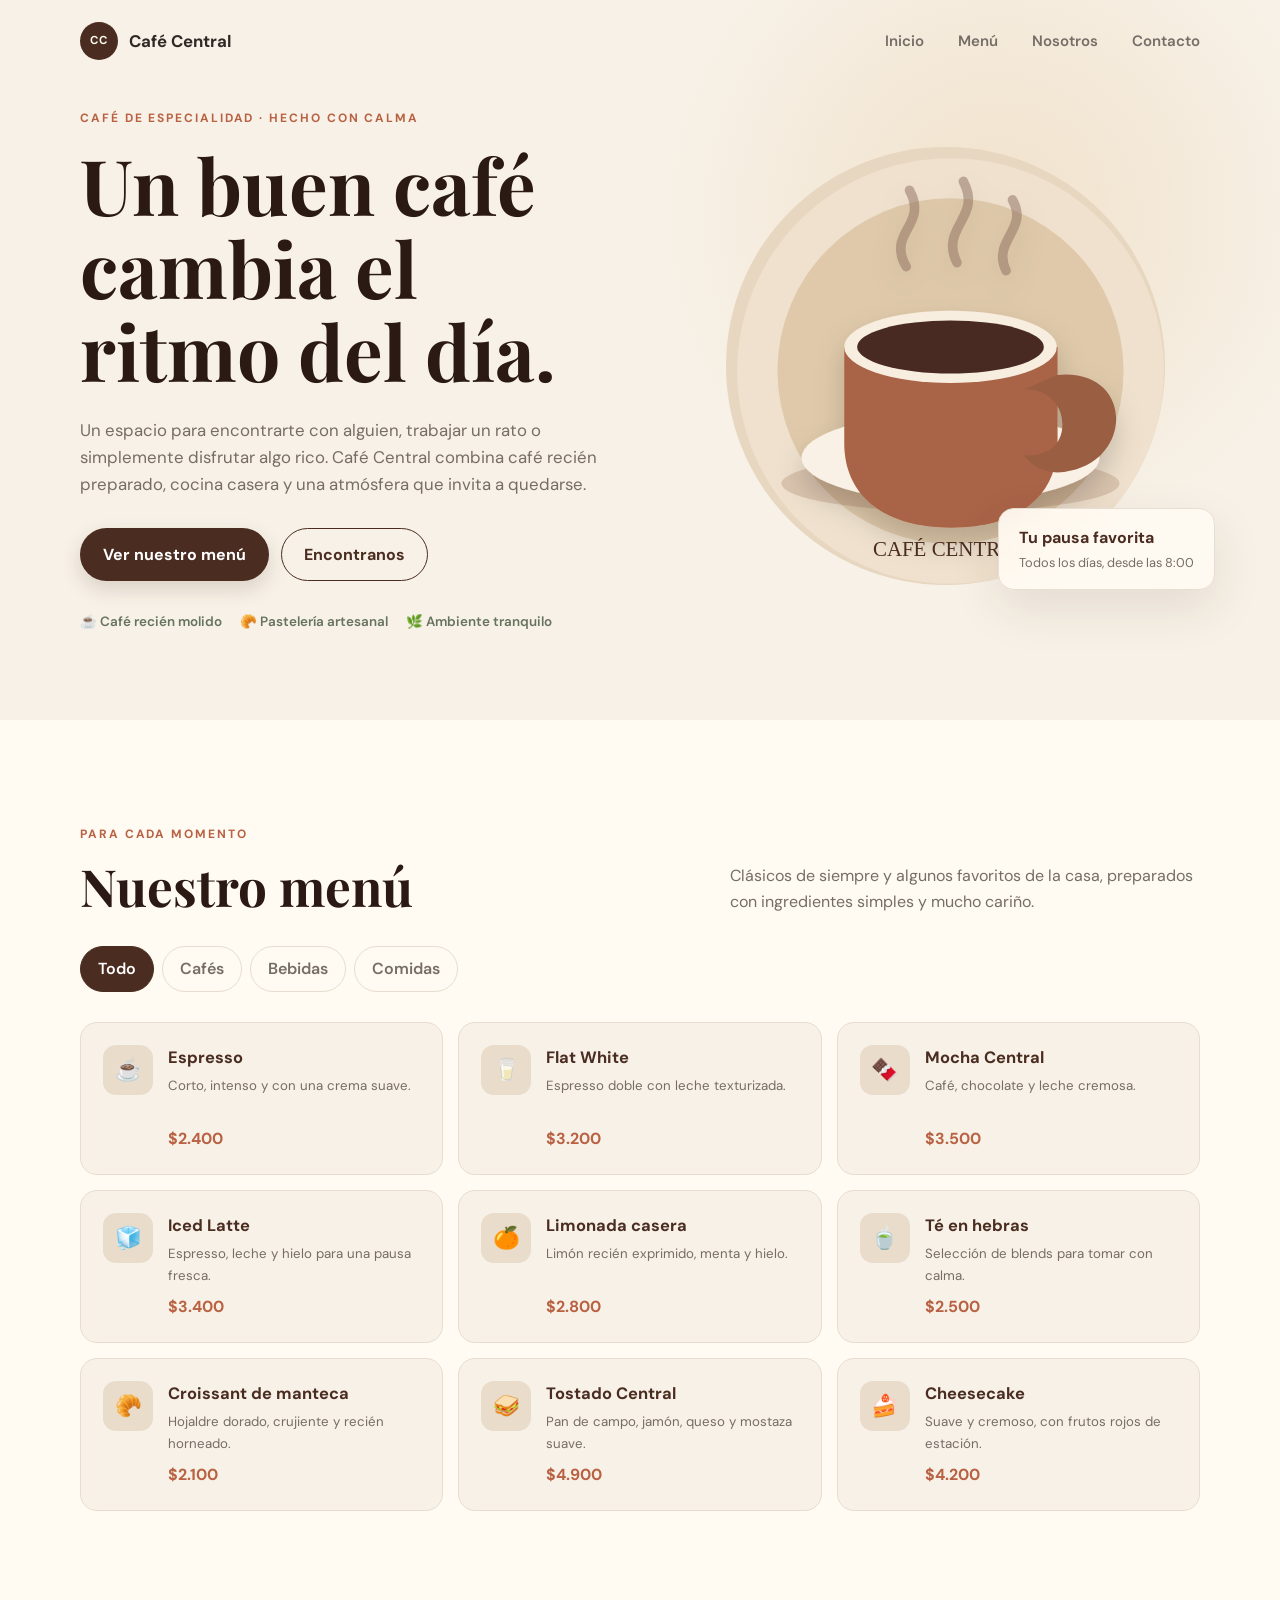
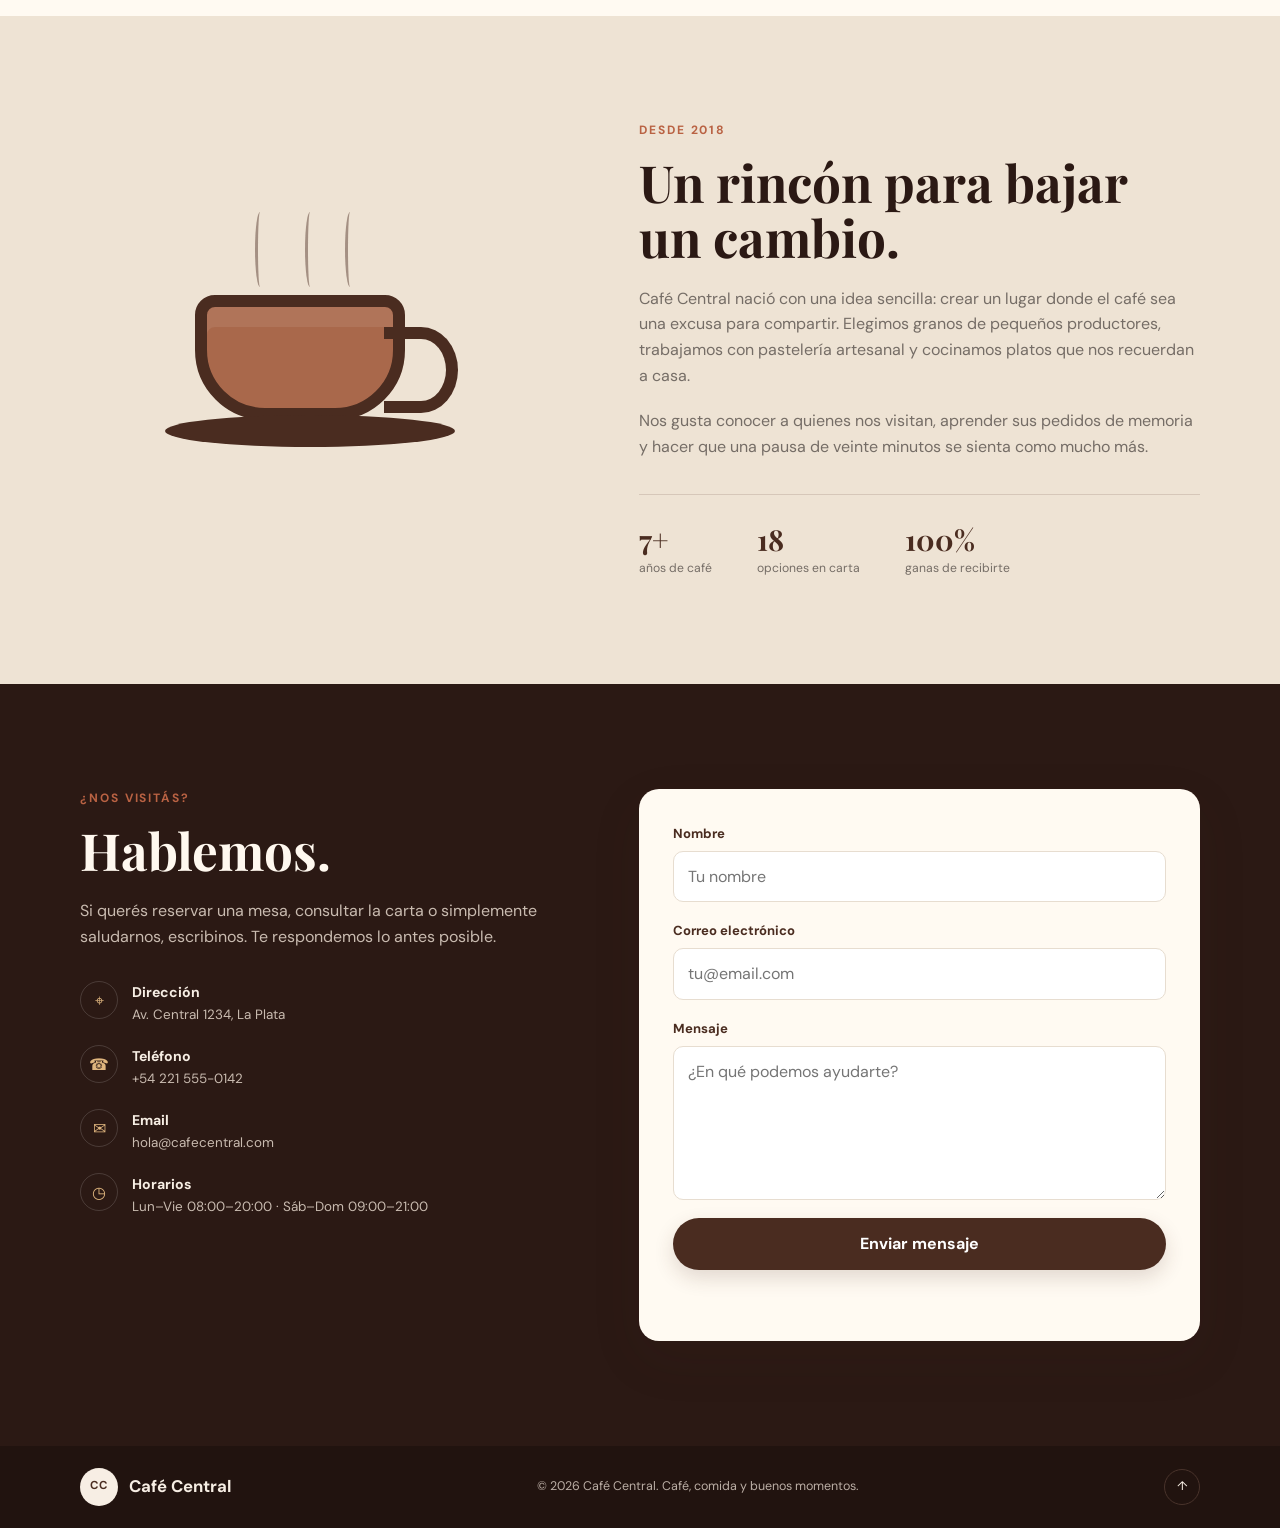
==== ChatGPT/index.html @ 01dad3ae "Add contenido generado por IA" ====
<!DOCTYPE html>
<html lang="es">
<head>
  <meta charset="UTF-8">
  <meta name="viewport" content="width=device-width, initial-scale=1.0">
  <meta name="description" content="Café Central: café de especialidad, pastelería y comidas caseras en un ambiente cálido.">
  <title>Café Central | Café, sabores y buenos momentos</title>
  <link rel="stylesheet" href="css/styles.css">
</head>
<body>
  <header class="site-header" id="inicio">
    <nav class="navbar container" aria-label="Navegación principal">
      <a class="brand" href="#inicio" aria-label="Café Central - inicio">
        <span class="brand-mark">CC</span>
        <span>Café Central</span>
      </a>
      <button class="nav-toggle" type="button" aria-expanded="false" aria-controls="nav-menu" aria-label="Abrir menú">
        <span></span><span></span><span></span>
      </button>
      <ul class="nav-menu" id="nav-menu">
        <li><a href="#inicio">Inicio</a></li>
        <li><a href="#menu">Menú</a></li>
        <li><a href="#nosotros">Nosotros</a></li>
        <li><a href="#contacto">Contacto</a></li>
      </ul>
    </nav>

    <section class="hero container" aria-labelledby="hero-title">
      <div class="hero-copy">
        <p class="eyebrow">CAFÉ DE ESPECIALIDAD · HECHO CON CALMA</p>
        <h1 id="hero-title">Un buen café cambia el ritmo del día.</h1>
        <p class="hero-text">Un espacio para encontrarte con alguien, trabajar un rato o simplemente disfrutar algo rico. Café Central combina café recién preparado, cocina casera y una atmósfera que invita a quedarse.</p>
        <div class="hero-actions">
          <a class="button button-primary" href="#menu">Ver nuestro menú</a>
          <a class="button button-ghost" href="#contacto">Encontranos</a>
        </div>
        <div class="hero-details">
          <span>☕ Café recién molido</span>
          <span>🥐 Pastelería artesanal</span>
          <span>🌿 Ambiente tranquilo</span>
        </div>
      </div>
      <div class="hero-visual">
        <div class="hero-image-wrap">
          <img src="assets/cafe.svg" alt="Ilustración de una taza de café sobre una mesa">
          <div class="floating-card">
            <strong>Tu pausa favorita</strong>
            <span>Todos los días, desde las 8:00</span>
          </div>
        </div>
      </div>
    </section>
  </header>

  <main>
    <section class="section menu-section" id="menu" aria-labelledby="menu-title">
      <div class="container">
        <div class="section-heading">
          <div>
            <p class="eyebrow">PARA CADA MOMENTO</p>
            <h2 id="menu-title">Nuestro menú</h2>
          </div>
          <p>Clásicos de siempre y algunos favoritos de la casa, preparados con ingredientes simples y mucho cariño.</p>
        </div>

        <div class="menu-filters" role="group" aria-label="Filtrar menú">
          <button class="filter-button active" data-filter="todos">Todo</button>
          <button class="filter-button" data-filter="cafes">Cafés</button>
          <button class="filter-button" data-filter="bebidas">Bebidas</button>
          <button class="filter-button" data-filter="comidas">Comidas</button>
        </div>

        <div class="menu-grid">
          <article class="menu-card" data-category="cafes">
            <div class="menu-icon">☕</div>
            <div><h3>Espresso</h3><p>Corto, intenso y con una crema suave.</p><strong>$2.400</strong></div>
          </article>
          <article class="menu-card" data-category="cafes">
            <div class="menu-icon">🥛</div>
            <div><h3>Flat White</h3><p>Espresso doble con leche texturizada.</p><strong>$3.200</strong></div>
          </article>
          <article class="menu-card" data-category="cafes">
            <div class="menu-icon">🍫</div>
            <div><h3>Mocha Central</h3><p>Café, chocolate y leche cremosa.</p><strong>$3.500</strong></div>
          </article>
          <article class="menu-card" data-category="bebidas">
            <div class="menu-icon">🧊</div>
            <div><h3>Iced Latte</h3><p>Espresso, leche y hielo para una pausa fresca.</p><strong>$3.400</strong></div>
          </article>
          <article class="menu-card" data-category="bebidas">
            <div class="menu-icon">🍊</div>
            <div><h3>Limonada casera</h3><p>Limón recién exprimido, menta y hielo.</p><strong>$2.800</strong></div>
          </article>
          <article class="menu-card" data-category="bebidas">
            <div class="menu-icon">🍵</div>
            <div><h3>Té en hebras</h3><p>Selección de blends para tomar con calma.</p><strong>$2.500</strong></div>
          </article>
          <article class="menu-card" data-category="comidas">
            <div class="menu-icon">🥐</div>
            <div><h3>Croissant de manteca</h3><p>Hojaldre dorado, crujiente y recién horneado.</p><strong>$2.100</strong></div>
          </article>
          <article class="menu-card" data-category="comidas">
            <div class="menu-icon">🥪</div>
            <div><h3>Tostado Central</h3><p>Pan de campo, jamón, queso y mostaza suave.</p><strong>$4.900</strong></div>
          </article>
          <article class="menu-card" data-category="comidas">
            <div class="menu-icon">🍰</div>
            <div><h3>Cheesecake</h3><p>Suave y cremoso, con frutos rojos de estación.</p><strong>$4.200</strong></div>
          </article>
        </div>
      </div>
    </section>

    <section class="section about-section" id="nosotros" aria-labelledby="about-title">
      <div class="container about-grid">
        <div class="about-visual">
          <div class="coffee-art" aria-hidden="true">
            <span class="steam steam-1"></span><span class="steam steam-2"></span><span class="steam steam-3"></span>
            <div class="cup"></div><div class="saucer"></div>
          </div>
        </div>
        <div class="about-copy">
          <p class="eyebrow">DESDE 2018</p>
          <h2 id="about-title">Un rincón para bajar un cambio.</h2>
          <p>Café Central nació con una idea sencilla: crear un lugar donde el café sea una excusa para compartir. Elegimos granos de pequeños productores, trabajamos con pastelería artesanal y cocinamos platos que nos recuerdan a casa.</p>
          <p>Nos gusta conocer a quienes nos visitan, aprender sus pedidos de memoria y hacer que una pausa de veinte minutos se sienta como mucho más.</p>
          <div class="about-stats">
            <div><strong>7+</strong><span>años de café</span></div>
            <div><strong>18</strong><span>opciones en carta</span></div>
            <div><strong>100%</strong><span>ganas de recibirte</span></div>
          </div>
        </div>
      </div>
    </section>

    <section class="section contact-section" id="contacto" aria-labelledby="contact-title">
      <div class="container contact-grid">
        <div class="contact-info">
          <p class="eyebrow">¿NOS VISITÁS?</p>
          <h2 id="contact-title">Hablemos.</h2>
          <p>Si querés reservar una mesa, consultar la carta o simplemente saludarnos, escribinos. Te respondemos lo antes posible.</p>
          <div class="contact-list">
            <div><span class="contact-symbol">⌖</span><div><strong>Dirección</strong><span>Av. Central 1234, La Plata</span></div></div>
            <div><span class="contact-symbol">☎</span><div><strong>Teléfono</strong><span>+54 221 555-0142</span></div></div>
            <div><span class="contact-symbol">✉</span><div><strong>Email</strong><span>hola@cafecentral.com</span></div></div>
            <div><span class="contact-symbol">◷</span><div><strong>Horarios</strong><span>Lun–Vie 08:00–20:00 · Sáb–Dom 09:00–21:00</span></div></div>
          </div>
        </div>

        <form class="contact-form" id="contact-form" novalidate>
          <div class="form-row">
            <label for="nombre">Nombre</label>
            <input id="nombre" name="nombre" type="text" placeholder="Tu nombre" required>
          </div>
          <div class="form-row">
            <label for="email">Correo electrónico</label>
            <input id="email" name="email" type="email" placeholder="tu@email.com" required>
          </div>
          <div class="form-row">
            <label for="mensaje">Mensaje</label>
            <textarea id="mensaje" name="mensaje" rows="5" placeholder="¿En qué podemos ayudarte?" required></textarea>
          </div>
          <button class="button button-primary submit-button" type="submit">Enviar mensaje</button>
          <p class="form-status" id="form-status" role="status" aria-live="polite"></p>
        </form>
      </div>
    </section>
  </main>

  <footer class="site-footer">
    <div class="container footer-content">
      <a class="brand footer-brand" href="#inicio"><span class="brand-mark">CC</span><span>Café Central</span></a>
      <p>© 2026 Café Central. Café, comida y buenos momentos.</p>
      <a href="#inicio" class="back-top" aria-label="Volver al inicio">↑</a>
    </div>
  </footer>

  <script src="js/script.js"></script>
</body>
</html>
---- ChatGPT/css/styles.css ----
@import url('https://fonts.googleapis.com/css2?family=DM+Sans:wght@400;500;600;700&family=Playfair+Display:wght@600;700&display=swap');

:root {
  --cream: #f7f1e7;
  --paper: #fffaf2;
  --coffee: #4a2c20;
  --coffee-dark: #2b1914;
  --terracotta: #b96243;
  --gold: #d7a35b;
  --sage: #66735e;
  --ink: #2e2925;
  --muted: #756d66;
  --border: #e7ddd0;
  --shadow: 0 18px 50px rgba(65, 39, 28, .10);
}

* { box-sizing: border-box; margin: 0; padding: 0; }
html { scroll-behavior: smooth; scroll-padding-top: 80px; }
body {
  font-family: "DM Sans", sans-serif;
  color: var(--ink);
  background: var(--cream);
  line-height: 1.6;
}
img { display: block; max-width: 100%; }
a { color: inherit; text-decoration: none; }
button, input, textarea { font: inherit; }
button { cursor: pointer; }
.container { width: min(1120px, calc(100% - 40px)); margin: 0 auto; }

.site-header {
  min-height: 720px;
  background: radial-gradient(circle at 78% 30%, rgba(215,163,91,.20), transparent 30%), var(--cream);
  overflow: hidden;
}
.navbar {
  height: 82px;
  display: flex;
  align-items: center;
  justify-content: space-between;
}
.brand { display: flex; align-items: center; gap: 11px; font-weight: 700; font-size: 1.05rem; }
.brand-mark {
  width: 38px; height: 38px; border-radius: 50%;
  display: grid; place-items: center; color: var(--paper);
  background: var(--coffee); font-size: .72rem; letter-spacing: .08em;
}
.nav-menu { list-style: none; display: flex; align-items: center; gap: 34px; }
.nav-menu a { color: var(--muted); font-size: .94rem; font-weight: 600; transition: color .2s; }
.nav-menu a:hover { color: var(--coffee); }
.nav-toggle { display: none; border: 0; background: transparent; }
.nav-toggle span { display: block; width: 25px; height: 2px; background: var(--coffee); margin: 5px; }

.hero { min-height: 638px; display: grid; grid-template-columns: 1.05fr .95fr; align-items: center; gap: 70px; padding-bottom: 60px; }
.eyebrow { color: var(--terracotta); font-size: .75rem; font-weight: 700; letter-spacing: .16em; margin-bottom: 15px; }
h1, h2 { font-family: "Playfair Display", Georgia, serif; color: var(--coffee-dark); line-height: 1.08; }
h1 { font-size: clamp(3.2rem, 6vw, 5.4rem); max-width: 650px; }
h2 { font-size: clamp(2.3rem, 4vw, 3.6rem); }
.hero-text { max-width: 590px; color: var(--muted); font-size: 1.05rem; margin: 25px 0 30px; }
.hero-actions { display: flex; gap: 12px; flex-wrap: wrap; }
.button { border-radius: 999px; border: 1px solid transparent; padding: 13px 22px; font-weight: 700; transition: transform .2s, box-shadow .2s, background .2s; display: inline-block; }
.button:hover { transform: translateY(-2px); }
.button-primary { background: var(--coffee); color: white; box-shadow: 0 8px 20px rgba(74,44,32,.16); }
.button-primary:hover { background: var(--coffee-dark); }
.button-ghost { border-color: var(--coffee); color: var(--coffee); }
.hero-details { display: flex; gap: 18px; flex-wrap: wrap; margin-top: 30px; color: var(--sage); font-size: .84rem; font-weight: 600; }
.hero-visual { position: relative; }
.hero-image-wrap { position: relative; width: min(500px, 100%); margin-left: auto; }
.hero-image-wrap::before {
  content: ""; position: absolute; width: 88%; aspect-ratio: 1;
  border-radius: 50%; background: #e8d7c0; top: 5%; left: 5%; z-index: 0;
}
.hero-image-wrap img { position: relative; z-index: 1; width: 100%; }
.floating-card {
  position: absolute; z-index: 2; right: -15px; bottom: 30px;
  background: rgba(255,250,242,.94); backdrop-filter: blur(8px);
  border: 1px solid var(--border); box-shadow: var(--shadow);
  padding: 16px 20px; border-radius: 16px; display: grid; gap: 2px;
}
.floating-card strong { color: var(--coffee); }
.floating-card span { color: var(--muted); font-size: .8rem; }

.section { padding: 105px 0; }
.menu-section { background: var(--paper); }
.section-heading { display: flex; justify-content: space-between; align-items: end; gap: 50px; margin-bottom: 32px; }
.section-heading > p { max-width: 470px; color: var(--muted); }
.menu-filters { display: flex; gap: 8px; margin-bottom: 30px; flex-wrap: wrap; }
.filter-button {
  border: 1px solid var(--border); background: transparent; color: var(--muted);
  padding: 9px 17px; border-radius: 999px; font-weight: 600; transition: .2s;
}
.filter-button:hover, .filter-button.active { background: var(--coffee); color: white; border-color: var(--coffee); }
.menu-grid { display: grid; grid-template-columns: repeat(3, 1fr); gap: 15px; }
.menu-card {
  display: grid; grid-template-columns: 50px 1fr; gap: 15px;
  padding: 22px; background: var(--cream); border: 1px solid var(--border);
  border-radius: 17px; transition: transform .2s, box-shadow .2s;
}
.menu-card:hover { transform: translateY(-4px); box-shadow: var(--shadow); }
.menu-card.hidden { display: none; }
.menu-icon { width: 50px; height: 50px; display: grid; place-items: center; border-radius: 13px; background: #eadcca; font-size: 1.35rem; }
.menu-card h3 { color: var(--coffee); font-size: 1.03rem; margin-bottom: 4px; }
.menu-card p { color: var(--muted); font-size: .83rem; min-height: 44px; }
.menu-card strong { color: var(--terracotta); display: block; margin-top: 7px; }

.about-section { background: #eee3d4; }
.about-grid { display: grid; grid-template-columns: .9fr 1.1fr; gap: 100px; align-items: center; }
.about-visual { min-height: 430px; display: grid; place-items: center; position: relative; }
.coffee-art { width: 320px; height: 300px; position: relative; }
.cup {
  width: 210px; height: 125px; border: 12px solid var(--coffee);
  border-radius: 20px 20px 70px 70px; background: #a9684b;
  position: absolute; left: 45px; top: 95px; box-shadow: inset 0 20px 0 rgba(255,255,255,.08);
}
.cup::after { content: ""; width: 62px; height: 62px; border: 12px solid var(--coffee); border-left: 0; border-radius: 0 50% 50% 0; position: absolute; right: -65px; top: 20px; }
.saucer { position: absolute; width: 290px; height: 32px; background: var(--coffee); border-radius: 50%; left: 15px; top: 215px; }
.steam { position: absolute; width: 10px; height: 75px; border-left: 3px solid rgba(74,44,32,.45); border-radius: 50%; top: 12px; animation: steam 3s ease-in-out infinite; }
.steam-1 { left: 105px; }.steam-2 { left: 155px; animation-delay: .8s; }.steam-3 { left: 195px; animation-delay: 1.5s; }
@keyframes steam { 50% { transform: translateY(-12px); opacity: .3; } }
.about-copy > p:not(.eyebrow) { color: var(--muted); margin-top: 20px; max-width: 620px; }
.about-stats { display: flex; gap: 45px; margin-top: 35px; padding-top: 25px; border-top: 1px solid rgba(74,44,32,.15); }
.about-stats div { display: grid; gap: 1px; }
.about-stats strong { font: 700 1.8rem "Playfair Display", serif; color: var(--coffee); }
.about-stats span { font-size: .76rem; color: var(--muted); }

.contact-section { background: var(--coffee-dark); color: #f7eee4; }
.contact-grid { display: grid; grid-template-columns: .9fr 1.1fr; gap: 100px; }
.contact-section h2 { color: #fff8ef; }
.contact-info > p:not(.eyebrow) { color: #c9bbb0; max-width: 520px; margin: 20px 0 32px; }
.contact-list { display: grid; gap: 20px; }
.contact-list > div { display: flex; align-items: flex-start; gap: 14px; }
.contact-symbol { width: 38px; height: 38px; border: 1px solid rgba(255,255,255,.15); border-radius: 50%; display: grid; place-items: center; color: #dfb57e; }
.contact-list div div { display: grid; }
.contact-list strong { font-size: .88rem; }
.contact-list span:not(.contact-symbol) { color: #c9bbb0; font-size: .84rem; }
.contact-form { background: var(--paper); color: var(--ink); padding: 34px; border-radius: 20px; box-shadow: var(--shadow); }
.form-row { display: grid; gap: 7px; margin-bottom: 18px; }
.form-row label { font-size: .82rem; font-weight: 700; color: var(--coffee); }
.form-row input, .form-row textarea {
  width: 100%; border: 1px solid var(--border); background: #fff;
  border-radius: 10px; padding: 12px 14px; outline: none; resize: vertical;
}
.form-row input:focus, .form-row textarea:focus { border-color: var(--terracotta); box-shadow: 0 0 0 3px rgba(185,98,67,.10); }
.submit-button { width: 100%; border: 0; }
.form-status { min-height: 24px; margin-top: 13px; font-size: .83rem; font-weight: 600; }
.form-status.success { color: var(--sage); }
.form-status.error { color: #a33e31; }

.site-footer { background: #21130f; color: #bbaea5; padding: 22px 0; }
.footer-content { display: flex; align-items: center; justify-content: space-between; gap: 20px; font-size: .78rem; }
.footer-brand { color: #f7eee4; }
.footer-brand .brand-mark { background: #f7eee4; color: var(--coffee); }
.back-top { width: 36px; height: 36px; border: 1px solid #49332b; border-radius: 50%; display: grid; place-items: center; color: #f7eee4; }

@media (max-width: 900px) {
  .hero { grid-template-columns: 1fr; gap: 25px; padding-top: 40px; }
  .hero-visual { max-width: 520px; width: 100%; margin: auto; }
  .hero-image-wrap { margin: auto; }
  .site-header { min-height: auto; }
  .section-heading, .contact-grid, .about-grid { grid-template-columns: 1fr; display: grid; gap: 40px; }
  .menu-grid { grid-template-columns: repeat(2, 1fr); }
  .about-grid, .contact-grid { gap: 55px; }
  .about-visual { min-height: 300px; }
}
@media (max-width: 680px) {
  .container { width: min(100% - 28px, 1120px); }
  .navbar { height: 70px; }
  .nav-toggle { display: block; z-index: 11; }
  .nav-menu {
    position: fixed; inset: 0; z-index: 10; background: var(--paper);
    display: grid; place-content: center; gap: 25px; text-align: center;
    transform: translateX(100%); transition: transform .25s;
  }
  .nav-menu.open { transform: translateX(0); }
  .nav-menu a { font-size: 1.15rem; }
  .hero { padding: 35px 0 55px; }
  h1 { font-size: clamp(2.7rem, 14vw, 4rem); }
  .hero-text { font-size: .96rem; }
  .hero-details { display: grid; gap: 8px; }
  .floating-card { right: 0; bottom: 10px; padding: 12px 14px; }
  .section { padding: 75px 0; }
  .menu-grid { grid-template-columns: 1fr; }
  .section-heading { gap: 15px; }
  .about-stats { gap: 20px; justify-content: space-between; }
  .about-stats strong { font-size: 1.45rem; }
  .contact-grid { gap: 35px; }
  .contact-form { padding: 22px; }
  .footer-content { flex-wrap: wrap; justify-content: center; text-align: center; }
}
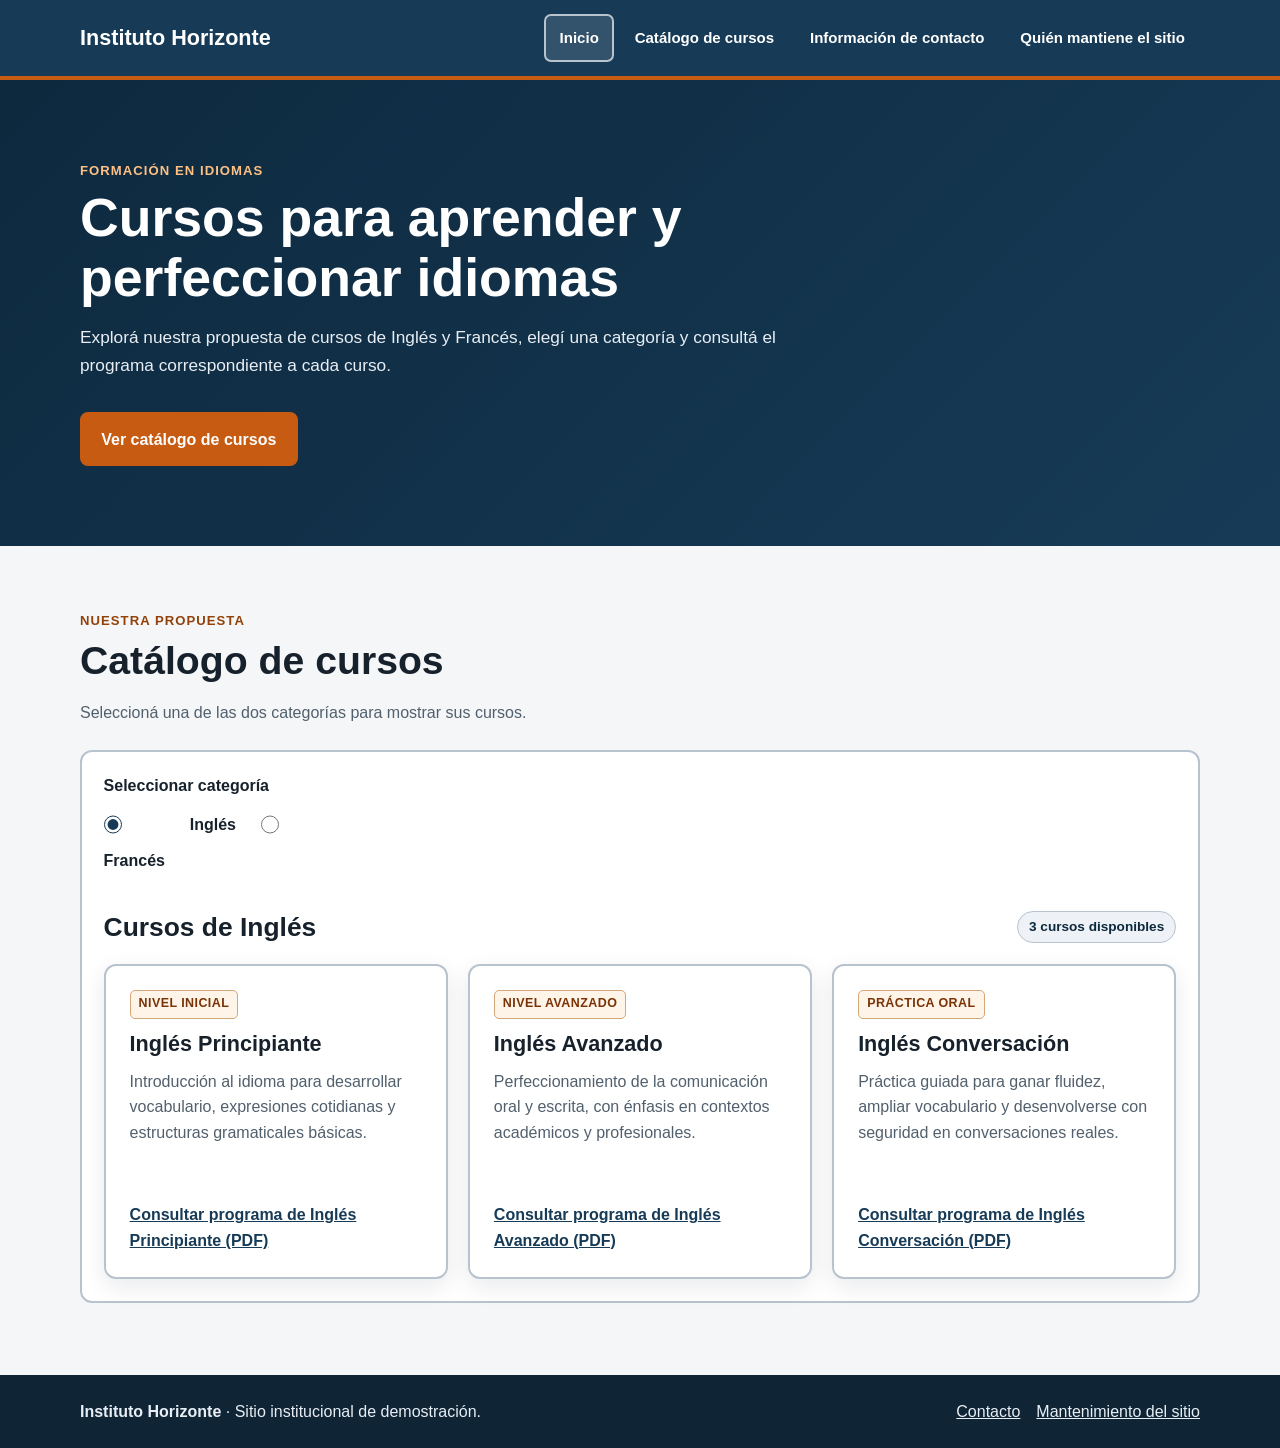
==== commit d709a62e: "Add paginas generadas por IA" ====
--- a/ChatGPT/index.html
+++ b/ChatGPT/index.html
@@ -1,180 +1,131 @@
 <!DOCTYPE html>
 <html lang="es">
 <head>
-  <meta charset="UTF-8">
-  <meta name="viewport" content="width=device-width, initial-scale=1.0">
-  <meta name="description" content="Café Central: café de especialidad, pastelería y comidas caseras en un ambiente cálido.">
-  <title>Café Central | Café, sabores y buenos momentos</title>
-  <link rel="stylesheet" href="css/styles.css">
+    <meta charset="UTF-8">
+    <meta name="viewport" content="width=device-width, initial-scale=1.0">
+    <meta name="description" content="Catálogo de cursos de Inglés y Francés del Instituto Horizonte.">
+    <title>Inicio y catálogo de cursos | Instituto Horizonte</title>
+    <link rel="stylesheet" href="estilosIA.css">
 </head>
 <body>
-  <header class="site-header" id="inicio">
-    <nav class="navbar container" aria-label="Navegación principal">
-      <a class="brand" href="#inicio" aria-label="Café Central - inicio">
-        <span class="brand-mark">CC</span>
-        <span>Café Central</span>
-      </a>
-      <button class="nav-toggle" type="button" aria-expanded="false" aria-controls="nav-menu" aria-label="Abrir menú">
-        <span></span><span></span><span></span>
-      </button>
-      <ul class="nav-menu" id="nav-menu">
-        <li><a href="#inicio">Inicio</a></li>
-        <li><a href="#menu">Menú</a></li>
-        <li><a href="#nosotros">Nosotros</a></li>
-        <li><a href="#contacto">Contacto</a></li>
-      </ul>
-    </nav>
+    <header class="encabezado-sitio">
+        <div class="contenedor encabezado-contenido">
+            <a class="marca" href="index.html" aria-label="Instituto Horizonte, ir al inicio">Instituto Horizonte</a>
+            <nav class="navegacion-principal" aria-label="Navegación principal">
+                <ul>
+                    <li><a class="enlace-actual" href="index.html" aria-current="page">Inicio</a></li>
+                    <li><a href="index.html#catalogo">Catálogo de cursos</a></li>
+                    <li><a href="contacto.html">Información de contacto</a></li>
+                    <li><a href="mantenimiento.html">Quién mantiene el sitio</a></li>
+                </ul>
+            </nav>
+        </div>
+    </header>
 
-    <section class="hero container" aria-labelledby="hero-title">
-      <div class="hero-copy">
-        <p class="eyebrow">CAFÉ DE ESPECIALIDAD · HECHO CON CALMA</p>
-        <h1 id="hero-title">Un buen café cambia el ritmo del día.</h1>
-        <p class="hero-text">Un espacio para encontrarte con alguien, trabajar un rato o simplemente disfrutar algo rico. Café Central combina café recién preparado, cocina casera y una atmósfera que invita a quedarse.</p>
-        <div class="hero-actions">
-          <a class="button button-primary" href="#menu">Ver nuestro menú</a>
-          <a class="button button-ghost" href="#contacto">Encontranos</a>
+    <main>
+        <section class="presentacion" aria-labelledby="titulo-principal">
+            <div class="contenedor">
+                <p class="sobretitulo">Formación en idiomas</p>
+                <h1 id="titulo-principal">Cursos para aprender y perfeccionar idiomas</h1>
+                <p class="texto-presentacion">
+                    Explorá nuestra propuesta de cursos de Inglés y Francés, elegí una categoría
+                    y consultá el programa correspondiente a cada curso.
+                </p>
+                <a class="boton" href="#catalogo">Ver catálogo de cursos</a>
+            </div>
+        </section>
+
+        <section class="contenedor seccion-catalogo" id="catalogo" aria-labelledby="titulo-catalogo">
+            <div class="encabezado-seccion">
+                <p class="sobretitulo">Nuestra propuesta</p>
+                <h2 id="titulo-catalogo">Catálogo de cursos</h2>
+                <p>Seleccioná una de las dos categorías para mostrar sus cursos.</p>
+            </div>
+
+            <div class="selector-categoria" aria-labelledby="titulo-selector">
+                <h3 id="titulo-selector">Seleccionar categoría</h3>
+
+                <div class="opciones-categoria">
+                    <input type="radio" id="categoria-ingles" name="categoria" checked>
+                    <label for="categoria-ingles">Inglés</label>
+
+                    <input type="radio" id="categoria-frances" name="categoria">
+                    <label for="categoria-frances">Francés</label>
+
+                    <div class="grupos-cursos">
+                        <section class="grupo-cursos grupo-ingles" aria-labelledby="titulo-ingles">
+                            <div class="titulo-grupo">
+                                <h3 id="titulo-ingles">Cursos de Inglés</h3>
+                                <span>3 cursos disponibles</span>
+                            </div>
+
+                            <div class="grilla-cursos">
+                                <article class="tarjeta-curso">
+                                    <p class="nivel-curso">Nivel inicial</p>
+                                    <h3>Inglés Principiante</h3>
+                                    <p>Introducción al idioma para desarrollar vocabulario, expresiones cotidianas y estructuras gramaticales básicas.</p>
+                                    <a class="enlace-programa" href="programas/ingles-principiante.pdf">Consultar programa de Inglés Principiante (PDF)</a>
+                                </article>
+
+                                <article class="tarjeta-curso">
+                                    <p class="nivel-curso">Nivel avanzado</p>
+                                    <h3>Inglés Avanzado</h3>
+                                    <p>Perfeccionamiento de la comunicación oral y escrita, con énfasis en contextos académicos y profesionales.</p>
+                                    <a class="enlace-programa" href="programas/ingles-avanzado.pdf">Consultar programa de Inglés Avanzado (PDF)</a>
+                                </article>
+
+                                <article class="tarjeta-curso">
+                                    <p class="nivel-curso">Práctica oral</p>
+                                    <h3>Inglés Conversación</h3>
+                                    <p>Práctica guiada para ganar fluidez, ampliar vocabulario y desenvolverse con seguridad en conversaciones reales.</p>
+                                    <a class="enlace-programa" href="programas/ingles-conversacion.pdf">Consultar programa de Inglés Conversación (PDF)</a>
+                                </article>
+                            </div>
+                        </section>
+
+                        <section class="grupo-cursos grupo-frances" aria-labelledby="titulo-frances">
+                            <div class="titulo-grupo">
+                                <h3 id="titulo-frances">Cursos de Francés</h3>
+                                <span>3 cursos disponibles</span>
+                            </div>
+
+                            <div class="grilla-cursos">
+                                <article class="tarjeta-curso">
+                                    <p class="nivel-curso">Nivel inicial</p>
+                                    <h3>Francés Principiante</h3>
+                                    <p>Primer acercamiento al francés mediante vocabulario, pronunciación y estructuras frecuentes de uso cotidiano.</p>
+                                    <a class="enlace-programa" href="programas/frances-principiante.pdf">Consultar programa de Francés Principiante (PDF)</a>
+                                </article>
+
+                                <article class="tarjeta-curso">
+                                    <p class="nivel-curso">Nivel avanzado</p>
+                                    <h3>Francés Avanzado</h3>
+                                    <p>Profundización de las competencias lingüísticas para comprender y producir textos y conversaciones complejas.</p>
+                                    <a class="enlace-programa" href="programas/frances-avanzado.pdf">Consultar programa de Francés Avanzado (PDF)</a>
+                                </article>
+
+                                <article class="tarjeta-curso">
+                                    <p class="nivel-curso">Práctica oral</p>
+                                    <h3>Francés Conversación</h3>
+                                    <p>Entrenamiento oral orientado a mejorar la fluidez, la pronunciación y la confianza en situaciones comunicativas.</p>
+                                    <a class="enlace-programa" href="programas/frances-conversacion.pdf">Consultar programa de Francés Conversación (PDF)</a>
+                                </article>
+                            </div>
+                        </section>
+                    </div>
+                </div>
+            </div>
+        </section>
+    </main>
+
+    <footer class="pie-sitio">
+        <div class="contenedor pie-contenido">
+            <p><strong>Instituto Horizonte</strong> · Sitio institucional de demostración.</p>
+            <nav aria-label="Navegación secundaria">
+                <a href="contacto.html">Contacto</a>
+                <a href="mantenimiento.html">Mantenimiento del sitio</a>
+            </nav>
         </div>
-        <div class="hero-details">
-          <span>☕ Café recién molido</span>
-          <span>🥐 Pastelería artesanal</span>
-          <span>🌿 Ambiente tranquilo</span>
-        </div>
-      </div>
-      <div class="hero-visual">
-        <div class="hero-image-wrap">
-          <img src="assets/cafe.svg" alt="Ilustración de una taza de café sobre una mesa">
-          <div class="floating-card">
-            <strong>Tu pausa favorita</strong>
-            <span>Todos los días, desde las 8:00</span>
-          </div>
-        </div>
-      </div>
-    </section>
-  </header>
-
-  <main>
-    <section class="section menu-section" id="menu" aria-labelledby="menu-title">
-      <div class="container">
-        <div class="section-heading">
-          <div>
-            <p class="eyebrow">PARA CADA MOMENTO</p>
-            <h2 id="menu-title">Nuestro menú</h2>
-          </div>
-          <p>Clásicos de siempre y algunos favoritos de la casa, preparados con ingredientes simples y mucho cariño.</p>
-        </div>
-
-        <div class="menu-filters" role="group" aria-label="Filtrar menú">
-          <button class="filter-button active" data-filter="todos">Todo</button>
-          <button class="filter-button" data-filter="cafes">Cafés</button>
-          <button class="filter-button" data-filter="bebidas">Bebidas</button>
-          <button class="filter-button" data-filter="comidas">Comidas</button>
-        </div>
-
-        <div class="menu-grid">
-          <article class="menu-card" data-category="cafes">
-            <div class="menu-icon">☕</div>
-            <div><h3>Espresso</h3><p>Corto, intenso y con una crema suave.</p><strong>$2.400</strong></div>
-          </article>
-          <article class="menu-card" data-category="cafes">
-            <div class="menu-icon">🥛</div>
-            <div><h3>Flat White</h3><p>Espresso doble con leche texturizada.</p><strong>$3.200</strong></div>
-          </article>
-          <article class="menu-card" data-category="cafes">
-            <div class="menu-icon">🍫</div>
-            <div><h3>Mocha Central</h3><p>Café, chocolate y leche cremosa.</p><strong>$3.500</strong></div>
-          </article>
-          <article class="menu-card" data-category="bebidas">
-            <div class="menu-icon">🧊</div>
-            <div><h3>Iced Latte</h3><p>Espresso, leche y hielo para una pausa fresca.</p><strong>$3.400</strong></div>
-          </article>
-          <article class="menu-card" data-category="bebidas">
-            <div class="menu-icon">🍊</div>
-            <div><h3>Limonada casera</h3><p>Limón recién exprimido, menta y hielo.</p><strong>$2.800</strong></div>
-          </article>
-          <article class="menu-card" data-category="bebidas">
-            <div class="menu-icon">🍵</div>
-            <div><h3>Té en hebras</h3><p>Selección de blends para tomar con calma.</p><strong>$2.500</strong></div>
-          </article>
-          <article class="menu-card" data-category="comidas">
-            <div class="menu-icon">🥐</div>
-            <div><h3>Croissant de manteca</h3><p>Hojaldre dorado, crujiente y recién horneado.</p><strong>$2.100</strong></div>
-          </article>
-          <article class="menu-card" data-category="comidas">
-            <div class="menu-icon">🥪</div>
-            <div><h3>Tostado Central</h3><p>Pan de campo, jamón, queso y mostaza suave.</p><strong>$4.900</strong></div>
-          </article>
-          <article class="menu-card" data-category="comidas">
-            <div class="menu-icon">🍰</div>
-            <div><h3>Cheesecake</h3><p>Suave y cremoso, con frutos rojos de estación.</p><strong>$4.200</strong></div>
-          </article>
-        </div>
-      </div>
-    </section>
-
-    <section class="section about-section" id="nosotros" aria-labelledby="about-title">
-      <div class="container about-grid">
-        <div class="about-visual">
-          <div class="coffee-art" aria-hidden="true">
-            <span class="steam steam-1"></span><span class="steam steam-2"></span><span class="steam steam-3"></span>
-            <div class="cup"></div><div class="saucer"></div>
-          </div>
-        </div>
-        <div class="about-copy">
-          <p class="eyebrow">DESDE 2018</p>
-          <h2 id="about-title">Un rincón para bajar un cambio.</h2>
-          <p>Café Central nació con una idea sencilla: crear un lugar donde el café sea una excusa para compartir. Elegimos granos de pequeños productores, trabajamos con pastelería artesanal y cocinamos platos que nos recuerdan a casa.</p>
-          <p>Nos gusta conocer a quienes nos visitan, aprender sus pedidos de memoria y hacer que una pausa de veinte minutos se sienta como mucho más.</p>
-          <div class="about-stats">
-            <div><strong>7+</strong><span>años de café</span></div>
-            <div><strong>18</strong><span>opciones en carta</span></div>
-            <div><strong>100%</strong><span>ganas de recibirte</span></div>
-          </div>
-        </div>
-      </div>
-    </section>
-
-    <section class="section contact-section" id="contacto" aria-labelledby="contact-title">
-      <div class="container contact-grid">
-        <div class="contact-info">
-          <p class="eyebrow">¿NOS VISITÁS?</p>
-          <h2 id="contact-title">Hablemos.</h2>
-          <p>Si querés reservar una mesa, consultar la carta o simplemente saludarnos, escribinos. Te respondemos lo antes posible.</p>
-          <div class="contact-list">
-            <div><span class="contact-symbol">⌖</span><div><strong>Dirección</strong><span>Av. Central 1234, La Plata</span></div></div>
-            <div><span class="contact-symbol">☎</span><div><strong>Teléfono</strong><span>+54 221 555-0142</span></div></div>
-            <div><span class="contact-symbol">✉</span><div><strong>Email</strong><span>hola@cafecentral.com</span></div></div>
-            <div><span class="contact-symbol">◷</span><div><strong>Horarios</strong><span>Lun–Vie 08:00–20:00 · Sáb–Dom 09:00–21:00</span></div></div>
-          </div>
-        </div>
-
-        <form class="contact-form" id="contact-form" novalidate>
-          <div class="form-row">
-            <label for="nombre">Nombre</label>
-            <input id="nombre" name="nombre" type="text" placeholder="Tu nombre" required>
-          </div>
-          <div class="form-row">
-            <label for="email">Correo electrónico</label>
-            <input id="email" name="email" type="email" placeholder="tu@email.com" required>
-          </div>
-          <div class="form-row">
-            <label for="mensaje">Mensaje</label>
-            <textarea id="mensaje" name="mensaje" rows="5" placeholder="¿En qué podemos ayudarte?" required></textarea>
-          </div>
-          <button class="button button-primary submit-button" type="submit">Enviar mensaje</button>
-          <p class="form-status" id="form-status" role="status" aria-live="polite"></p>
-        </form>
-      </div>
-    </section>
-  </main>
-
-  <footer class="site-footer">
-    <div class="container footer-content">
-      <a class="brand footer-brand" href="#inicio"><span class="brand-mark">CC</span><span>Café Central</span></a>
-      <p>© 2026 Café Central. Café, comida y buenos momentos.</p>
-      <a href="#inicio" class="back-top" aria-label="Volver al inicio">↑</a>
-    </div>
-  </footer>
-
-  <script src="js/script.js"></script>
+    </footer>
 </body>
 </html>
--- a/ChatGPT/estilosIA.css
+++ b/ChatGPT/estilosIA.css
@@ -0,0 +1,521 @@
+/* =========================================================
+   Instituto Horizonte - estilosIA.css
+   Única hoja de estilos del sitio.
+   HTML5 + CSS3, sin JavaScript ni frameworks externos.
+   ========================================================= */
+
+/* ---------- Variables y configuración general ---------- */
+:root {
+    --color-primario: #173b57;
+    --color-primario-oscuro: #0d293e;
+    --color-acento: #c75b12;
+    --color-acento-oscuro: #934109;
+    --color-fondo: #f4f6f8;
+    --color-superficie: #ffffff;
+    --color-texto: #17212b;
+    --color-secundario: #52606d;
+    --color-borde: #b8c3cf;
+    --color-foco: #006b5f;
+    --ancho-maximo: 1120px;
+    --radio: 12px;
+    --sombra: 0 8px 24px rgba(15, 23, 42, 0.09);
+}
+
+* {
+    box-sizing: border-box;
+}
+
+html {
+    scroll-behavior: smooth;
+}
+
+body {
+    margin: 0;
+    min-width: 320px;
+    background-color: var(--color-fondo);
+    color: var(--color-texto);
+    font-family: Arial, Helvetica, sans-serif;
+    line-height: 1.6;
+}
+
+a {
+    color: var(--color-primario);
+}
+
+a:hover {
+    color: var(--color-acento-oscuro);
+}
+
+a:focus-visible,
+button:focus-visible,
+input:focus-visible,
+textarea:focus-visible {
+    outline: 3px solid var(--color-foco);
+    outline-offset: 3px;
+}
+
+.contenedor {
+    width: min(calc(100% - 2rem), var(--ancho-maximo));
+    margin-inline: auto;
+}
+
+/* ---------- Encabezado y navegación ---------- */
+.encabezado-sitio {
+    background-color: var(--color-primario);
+    color: #ffffff;
+    border-bottom: 4px solid var(--color-acento);
+}
+
+.encabezado-contenido {
+    min-height: 76px;
+    display: flex;
+    align-items: center;
+    justify-content: space-between;
+    gap: 1.5rem;
+}
+
+.marca {
+    color: #ffffff;
+    text-decoration: none;
+    font-size: 1.35rem;
+    font-weight: 800;
+    white-space: nowrap;
+}
+
+.marca:hover {
+    color: #ffffff;
+}
+
+.navegacion-principal ul {
+    display: flex;
+    flex-wrap: wrap;
+    justify-content: flex-end;
+    gap: 0.35rem;
+    list-style: none;
+    padding: 0;
+    margin: 0;
+}
+
+.navegacion-principal a {
+    display: block;
+    padding: 0.62rem 0.82rem;
+    border: 2px solid transparent;
+    border-radius: 7px;
+    color: #ffffff;
+    text-decoration: none;
+    font-weight: 700;
+    font-size: 0.94rem;
+}
+
+.navegacion-principal a:hover,
+.navegacion-principal a.enlace-actual {
+    border-color: rgba(255, 255, 255, 0.65);
+    background-color: rgba(255, 255, 255, 0.12);
+    color: #ffffff;
+}
+
+/* ---------- Portada y cabeceras internas ---------- */
+.presentacion,
+.cabecera-pagina {
+    background: linear-gradient(135deg, var(--color-primario-oscuro), var(--color-primario));
+    color: #ffffff;
+}
+
+.presentacion {
+    padding: 5rem 0;
+}
+
+.cabecera-pagina {
+    padding: 3.5rem 0;
+}
+
+.presentacion h1,
+.cabecera-pagina h1 {
+    max-width: 780px;
+    margin: 0.25rem 0 1rem;
+    line-height: 1.12;
+    font-size: clamp(2rem, 5vw, 3.35rem);
+}
+
+.texto-presentacion,
+.cabecera-pagina p:last-child {
+    max-width: 720px;
+    font-size: 1.08rem;
+    color: #e8eef4;
+}
+
+.sobretitulo {
+    margin: 0 0 0.35rem;
+    color: var(--color-acento-oscuro);
+    font-size: 0.82rem;
+    font-weight: 800;
+    letter-spacing: 0.08em;
+    text-transform: uppercase;
+}
+
+.presentacion .sobretitulo,
+.cabecera-pagina .sobretitulo {
+    color: #ffc083;
+}
+
+.boton {
+    display: inline-block;
+    margin-top: 1rem;
+    padding: 0.76rem 1.2rem;
+    border: 2px solid var(--color-acento);
+    border-radius: 8px;
+    background-color: var(--color-acento);
+    color: #ffffff;
+    font: inherit;
+    font-weight: 800;
+    text-decoration: none;
+    cursor: pointer;
+}
+
+.boton:hover {
+    border-color: var(--color-acento-oscuro);
+    background-color: var(--color-acento-oscuro);
+    color: #ffffff;
+}
+
+/* ---------- Catálogo ---------- */
+.seccion-catalogo {
+    padding-top: 4rem;
+    padding-bottom: 4.5rem;
+}
+
+.encabezado-seccion {
+    margin-bottom: 1.5rem;
+}
+
+.encabezado-seccion h2 {
+    margin: 0.15rem 0 0.5rem;
+    font-size: clamp(1.8rem, 4vw, 2.45rem);
+    line-height: 1.2;
+}
+
+.encabezado-seccion p:last-child {
+    color: var(--color-secundario);
+}
+
+.selector-categoria {
+    padding: 1.35rem;
+    border: 2px solid var(--color-borde);
+    border-radius: var(--radio);
+    background-color: var(--color-superficie);
+}
+
+.selector-categoria > h3 {
+    margin-top: 0;
+    margin-bottom: 0.8rem;
+    font-size: 1rem;
+}
+
+.opciones-categoria {
+    display: grid;
+    grid-template-columns: auto auto 1fr;
+    align-items: center;
+    gap: 0.65rem 0.55rem;
+}
+
+.opciones-categoria input[type="radio"] {
+    width: 1.15rem;
+    height: 1.15rem;
+    margin: 0;
+    accent-color: var(--color-primario);
+}
+
+.opciones-categoria label {
+    margin-right: 1rem;
+    cursor: pointer;
+    font-weight: 800;
+}
+
+.grupos-cursos {
+    grid-column: 1 / -1;
+    margin-top: 1.4rem;
+}
+
+.grupo-cursos {
+    display: none;
+}
+
+#categoria-ingles:checked ~ .grupos-cursos .grupo-ingles {
+    display: block;
+}
+
+#categoria-frances:checked ~ .grupos-cursos .grupo-frances {
+    display: block;
+}
+
+.titulo-grupo {
+    display: flex;
+    align-items: center;
+    justify-content: space-between;
+    gap: 1rem;
+    margin-bottom: 1rem;
+}
+
+.titulo-grupo h3 {
+    margin: 0;
+    font-size: 1.65rem;
+}
+
+.titulo-grupo span {
+    padding: 0.28rem 0.7rem;
+    border: 1px solid var(--color-borde);
+    border-radius: 999px;
+    background-color: #eef2f6;
+    color: var(--color-primario-oscuro);
+    font-size: 0.85rem;
+    font-weight: 800;
+}
+
+.grilla-cursos {
+    display: grid;
+    grid-template-columns: repeat(3, minmax(0, 1fr));
+    gap: 1.25rem;
+}
+
+.tarjeta-curso {
+    display: flex;
+    flex-direction: column;
+    min-height: 315px;
+    padding: 1.5rem;
+    border-width: 2px;
+    border-style: solid;
+    border-color: var(--color-borde);
+    border-radius: var(--radio);
+    background-color: var(--color-superficie);
+    box-shadow: var(--sombra);
+}
+
+.tarjeta-curso:hover {
+    border-color: var(--color-primario);
+}
+
+.nivel-curso {
+    align-self: flex-start;
+    margin: 0 0 0.75rem;
+    padding: 0.2rem 0.5rem;
+    border: 1px solid #d4a77b;
+    border-radius: 5px;
+    background-color: #fff4e8;
+    color: #7a3306;
+    font-size: 0.78rem;
+    font-weight: 800;
+    letter-spacing: 0.035em;
+    text-transform: uppercase;
+}
+
+.tarjeta-curso h3 {
+    margin: 0 0 0.7rem;
+    font-size: 1.35rem;
+    line-height: 1.25;
+}
+
+.tarjeta-curso > p:not(.nivel-curso) {
+    margin: 0 0 1.5rem;
+    color: var(--color-secundario);
+}
+
+.enlace-programa {
+    margin-top: auto;
+    font-weight: 800;
+}
+
+/* ---------- Página de contacto ---------- */
+.seccion-contenido {
+    padding-top: 3.5rem;
+    padding-bottom: 4.5rem;
+}
+
+.contenedor-formulario {
+    max-width: 760px;
+    margin: 0 auto;
+    padding: 2rem;
+    border: 2px solid var(--color-borde);
+    border-radius: var(--radio);
+    background-color: var(--color-superficie);
+    box-shadow: var(--sombra);
+}
+
+.fila-formulario {
+    display: grid;
+    grid-template-columns: repeat(2, minmax(0, 1fr));
+    gap: 1rem;
+}
+
+.campo-formulario {
+    margin-bottom: 1.15rem;
+}
+
+.campo-formulario label {
+    display: block;
+    margin-bottom: 0.4rem;
+    font-weight: 800;
+}
+
+.campo-formulario input,
+.campo-formulario textarea {
+    display: block;
+    width: 100%;
+    padding: 0.76rem 0.85rem;
+    border: 2px solid var(--color-borde);
+    border-radius: 7px;
+    background-color: #ffffff;
+    color: var(--color-texto);
+    font: inherit;
+}
+
+.campo-formulario textarea {
+    min-height: 150px;
+    resize: vertical;
+}
+
+/* ---------- Página de mantenimiento ---------- */
+.tarjeta-responsable {
+    display: grid;
+    grid-template-columns: auto 1fr;
+    gap: 1.5rem;
+    max-width: 850px;
+    margin: 0 auto;
+    padding: 2rem;
+    border: 2px solid var(--color-borde);
+    border-radius: var(--radio);
+    background-color: var(--color-superficie);
+    box-shadow: var(--sombra);
+}
+
+.insignia-responsable {
+    display: grid;
+    place-items: center;
+    width: 84px;
+    height: 84px;
+    border-radius: 50%;
+    background-color: var(--color-primario);
+    color: #ffffff;
+    font-size: 1.5rem;
+    font-weight: 900;
+}
+
+.tarjeta-responsable h2 {
+    margin: 0.1rem 0;
+}
+
+.rol-responsable {
+    margin-top: 0;
+    color: #7a3306;
+    font-weight: 800;
+}
+
+/* ---------- Pie de página ---------- */
+.pie-sitio {
+    background-color: #0f2536;
+    color: #e8eef4;
+}
+
+.pie-contenido {
+    display: flex;
+    justify-content: space-between;
+    align-items: center;
+    gap: 1rem;
+    padding: 1.5rem 0;
+}
+
+.pie-contenido p {
+    margin: 0;
+}
+
+.pie-contenido nav {
+    display: flex;
+    flex-wrap: wrap;
+    gap: 1rem;
+}
+
+.pie-contenido a {
+    color: #e8eef4;
+}
+
+.pie-contenido a:hover {
+    color: #ffffff;
+}
+
+/* ---------- Diseño responsive ---------- */
+@media (max-width: 900px) {
+    .encabezado-contenido {
+        align-items: flex-start;
+        flex-direction: column;
+        padding: 1rem 0;
+    }
+
+    .navegacion-principal ul {
+        justify-content: flex-start;
+    }
+
+    .grilla-cursos {
+        grid-template-columns: repeat(2, minmax(0, 1fr));
+    }
+}
+
+@media (max-width: 640px) {
+    .contenedor {
+        width: min(calc(100% - 1.25rem), var(--ancho-maximo));
+    }
+
+    .presentacion {
+        padding: 3.5rem 0;
+    }
+
+    .cabecera-pagina {
+        padding: 2.75rem 0;
+    }
+
+    .navegacion-principal,
+    .navegacion-principal ul {
+        width: 100%;
+    }
+
+    .navegacion-principal ul {
+        display: grid;
+        grid-template-columns: 1fr;
+    }
+
+    .opciones-categoria {
+        grid-template-columns: auto 1fr;
+    }
+
+    .grupos-cursos {
+        grid-column: 1 / -1;
+    }
+
+    .grilla-cursos,
+    .fila-formulario,
+    .tarjeta-responsable {
+        grid-template-columns: 1fr;
+    }
+
+    .titulo-grupo {
+        align-items: flex-start;
+        flex-direction: column;
+    }
+
+    .tarjeta-curso {
+        min-height: auto;
+    }
+
+    .contenedor-formulario,
+    .tarjeta-responsable {
+        padding: 1.25rem;
+    }
+
+    .insignia-responsable {
+        width: 68px;
+        height: 68px;
+    }
+
+    .pie-contenido {
+        align-items: flex-start;
+        flex-direction: column;
+    }
+}
